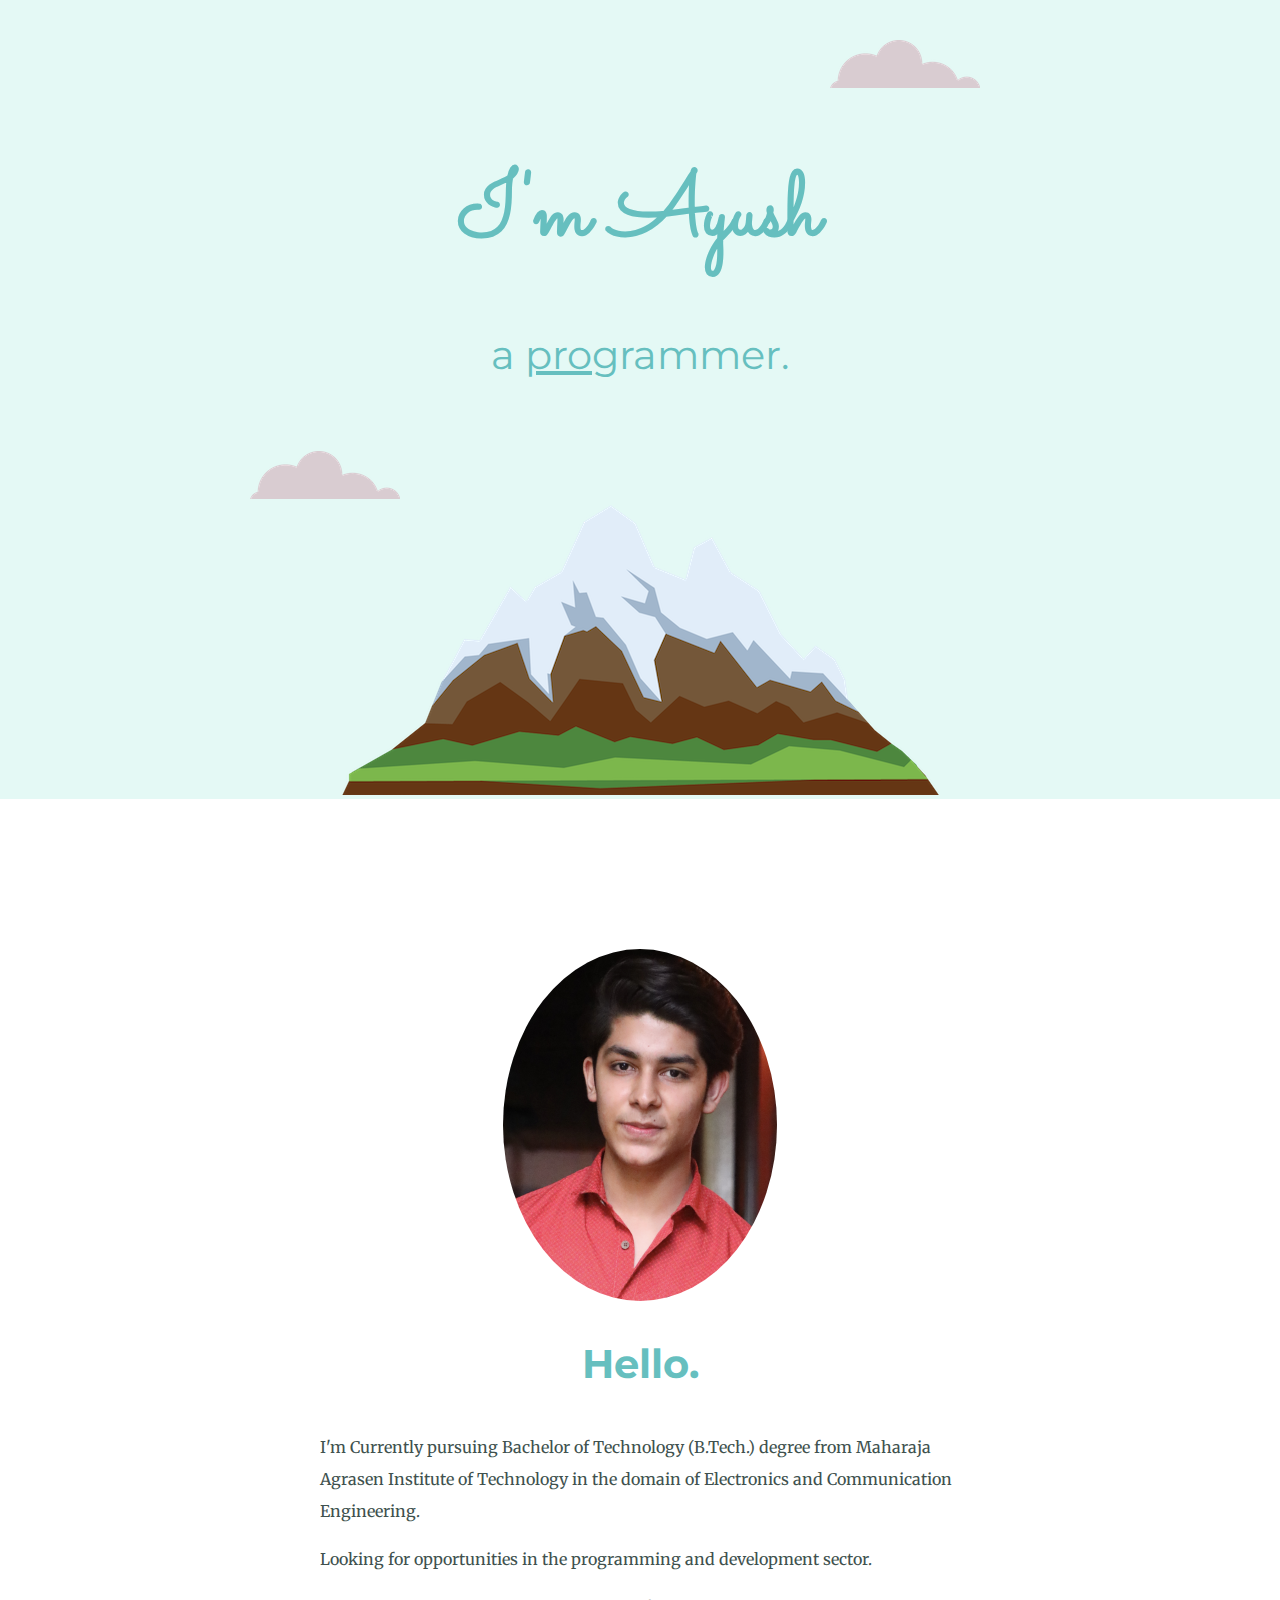
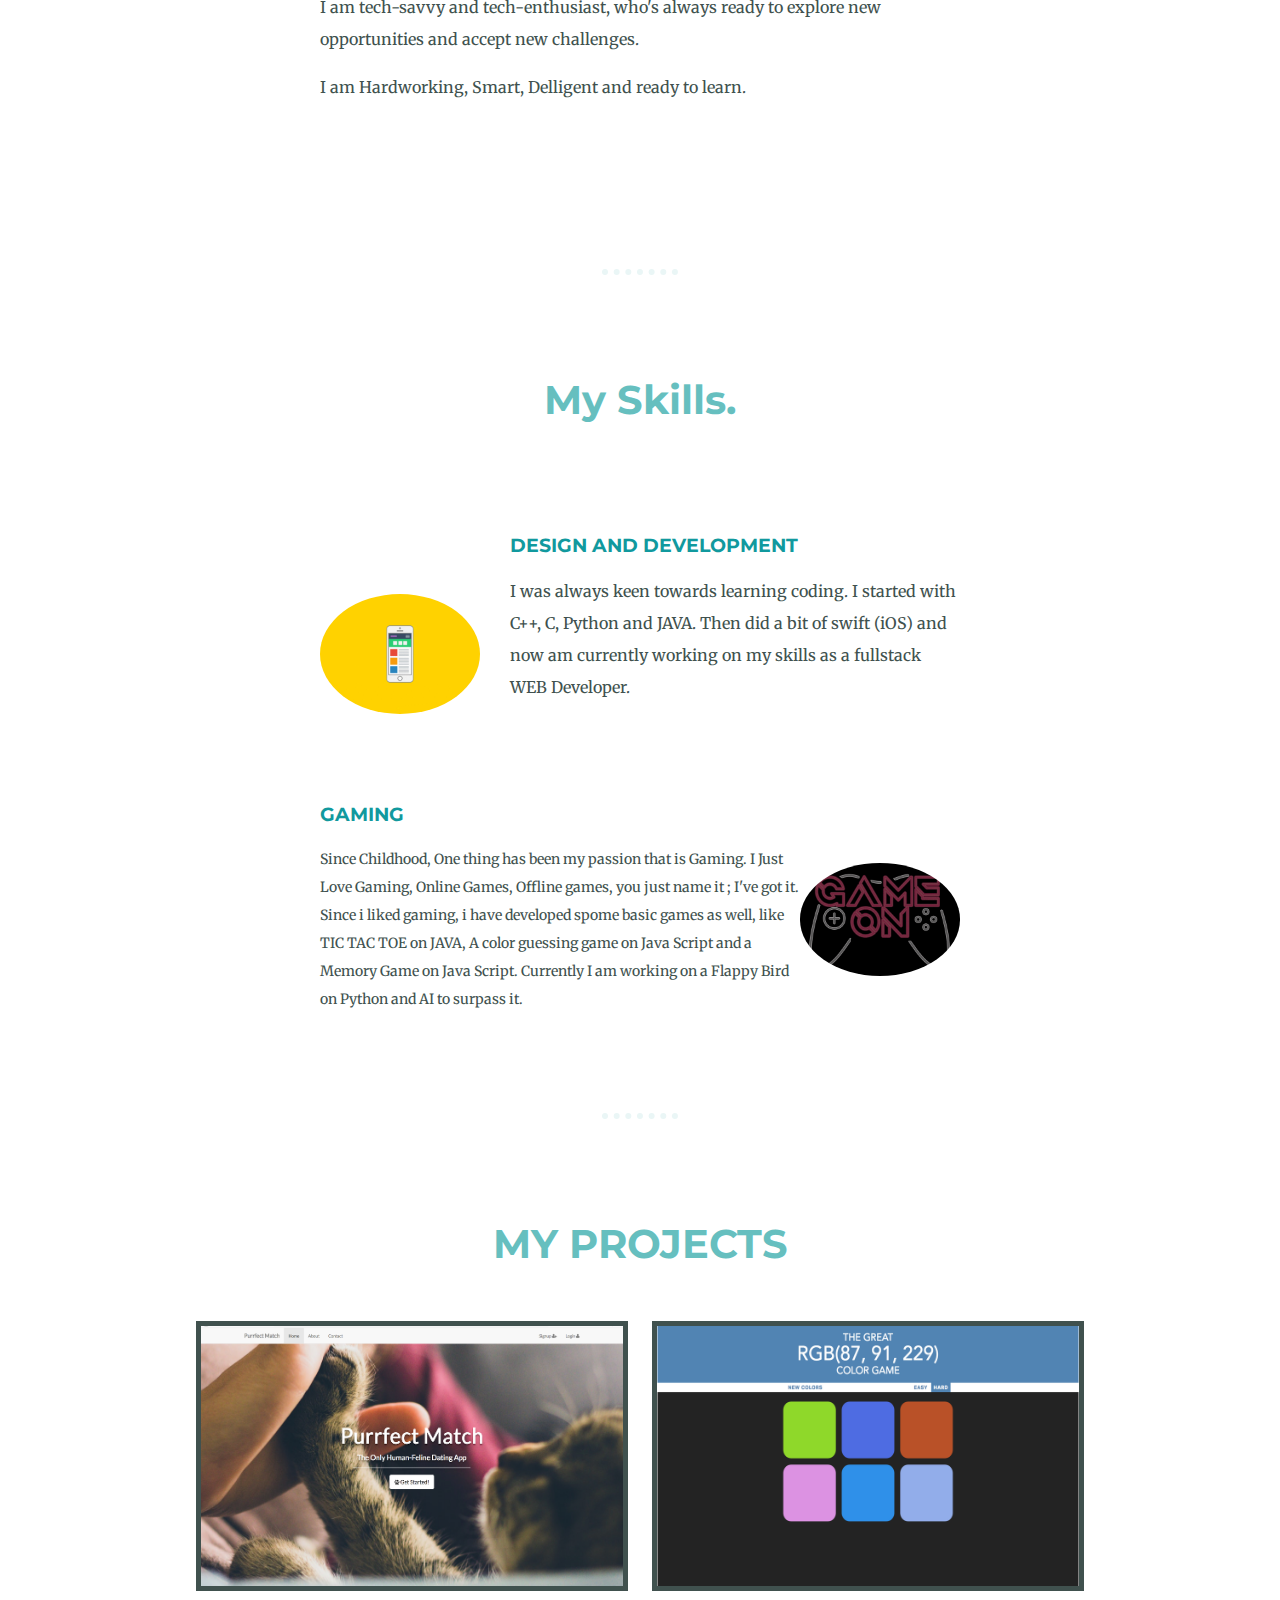
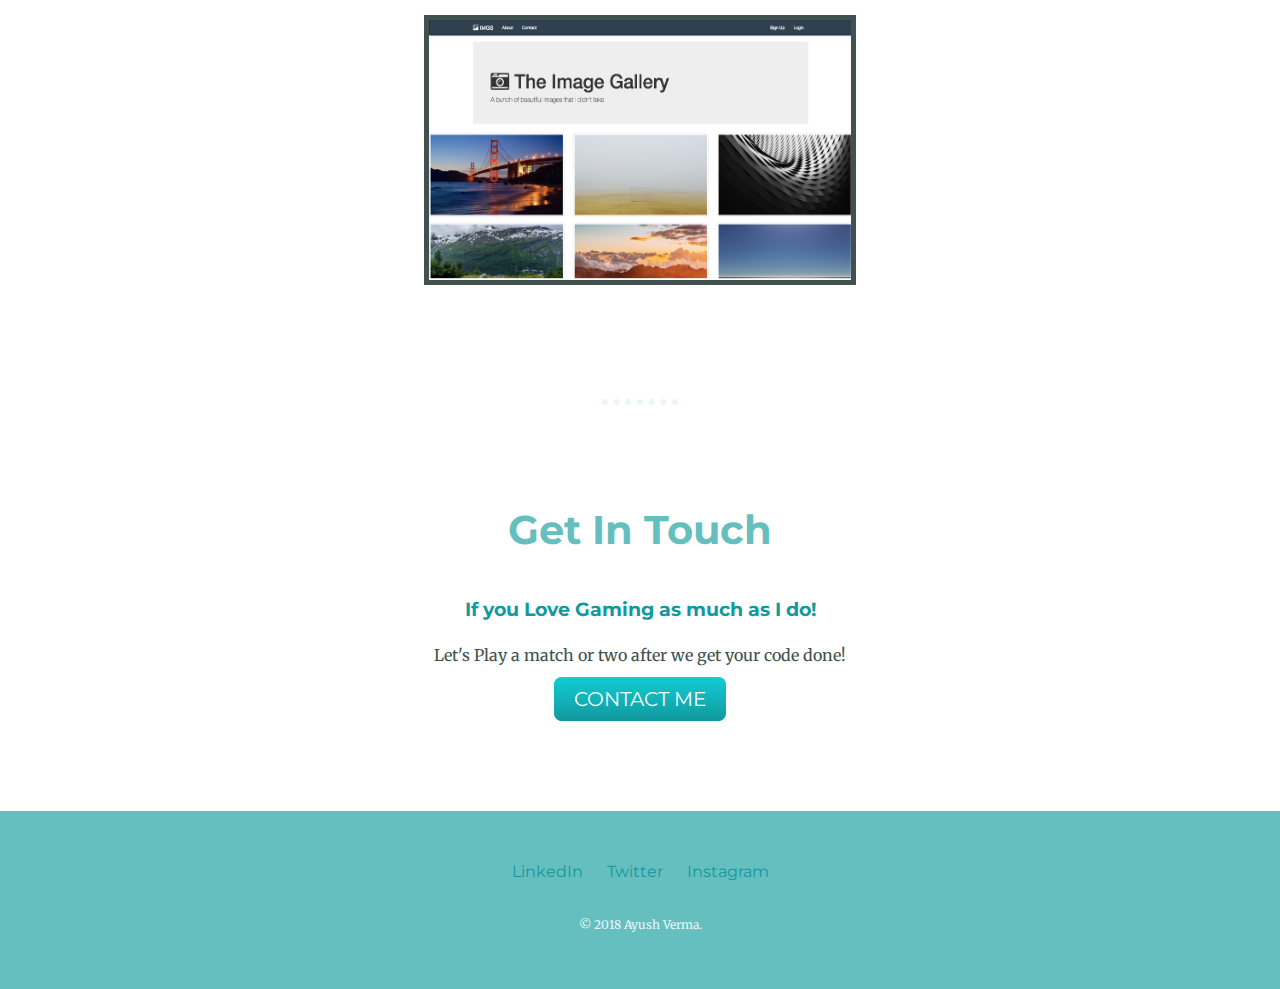
==== index.html @ 40d40738 "Add files via upload" ====
<!DOCTYPE html>
<html lang="en" dir="ltr">
  <head>
    <meta charset="utf-8">
    <title>Ayush Resume Website</title>
    <link rel="stylesheet" href="style.css">
    <link rel="icon" href="favicon.ico">
    <link href="https://fonts.googleapis.com/css?family=Merriweather|Montserrat|Sacramento&display=swap" rel="stylesheet">
  </head>
  <body>
  <div class="top-container">
  <img class="top-cloud" src="cloud.png" alt="cloud-img">
  <h1>I'm Ayush</h1>
  <h2 id="pro">a <span class="pro">pro</span>grammer.</h2>
  <img class="bottom-cloud" src="cloud.png" alt="cloud-img">
  <img src="mountain.png" alt="mountain-img">
  </div>
  <div class="middle-container">
    <div class="profile">
      <img class="profilepic" src="ayush.png" alt="profile-pic">
      <h2>Hello.</h2>
      <div class="intro">
        <p> I'm Currently pursuing Bachelor of Technology (B.Tech.) degree from Maharaja Agrasen Institute of Technology in the domain of Electronics and Communication Engineering.</p>
        <p> Looking for opportunities in the programming and development sector.</p>
        <p> I am tech-savvy and tech-enthusiast, who's always ready to explore new opportunities and accept new challenges.</p>
        <p> I am Hardworking, Smart, Delligent and ready to learn. </p>

      </div>


    </div>

    <hr>
    <div class="skills">

      <h2>My Skills.</h2>

      <div class="skill-row">

        <img class="skillimg" src="giphy1.gif" alt="">
        <h3>DESIGN AND DEVELOPMENT</h3>
        <p>I was always keen towards learning coding. I started with C++, C, Python and JAVA. Then did a bit of swift (iOS) and now am currently working on my skills as a fullstack WEB Developer.</p>
      </div>

      <div class="skill-row">
        <img class="skillimg2" src="giphy3.gif" alt="">
        <h3>GAMING</h3>
        <p class="gamingdes">Since Childhood, One thing has been my passion that is Gaming. I Just Love Gaming, Online Games, Offline games, you just name it ; I've got it. Since i liked gaming, i have developed spome basic games as well, like TIC TAC TOE on JAVA, A color guessing game on Java Script and a Memory Game on Java Script. Currently I am working on a Flappy Bird on Python and AI to surpass it.</p>
      </div>


        <!-- <h3>EDUCATION</h3>
        <p>CLASS X - DPS MATHURA ROAD</p>
        <p>CLASS XII - DPS MATHURA ROAD</p>
        <h3>EXPERIENCE</h3>
        <p>Intern - RITES</p> -->

    </div>
<hr>
    <div class="Experience">
      <h2>MY PROJECTS</h2>
      <img class = "project" src="dating.png" alt="Dating Site">
      <img class = "project" src="color.png" alt="Color Guesser Game">
      <img class = "project" src="blog.png" alt="Phot Blog Website">
    </div>

    <hr>
    <div class="contact-me">
      <h2>Get In Touch</h2>
      <h3>If you Love Gaming as much as I do!</h3>
      <p>Let's Play a match or two after we get your code done!</p>
      <a class="btn" href="mailto:vayush223@gmail.com">CONTACT ME</a>
    </div>
  </div>

  <div class="bottom-container">
    <a class="footer-link" href="https://www.linkedin.com/meayushverma">LinkedIn</a>
    <a class="footer-link" href="https://twitter.com/">Twitter</a>
    <a class="footer-link" href="https://Instagram.com/meayushverma">Instagram</a>
    <p class="copyright">© 2018 Ayush Verma.</p>
  </div>



  </body>
</html>
---- style.css ----
body{
margin:0;
text-align: center;
font-family: 'Merriweather', serif;
color: #40514E;
}

h1{
margin: 50px auto 0 auto;
font-family: 'Sacramento', cursive;
font-size: 5.625rem;
color: #66BFBF;
}

h2{
  font-family: 'Montserrat', sans-serif;
  font-size: 2.5rem;
  color: #66BFBF;
  padding-bottom: 10px;
}

h3{

  font-family: 'Montserrat', sans-serif;
  color: #11999E;
}

p{
  line-height: 2;
}


a{
  color: #11999E;
  font-family: 'Montserrat', sans-serif;
  text-decoration: none;
  margin: 40px 10px;

}

a:hover{

  color: #EAF6F6;
}


hr{

border-style: none;
border-top-style: dotted;
border-color: #EAF6F6;
border-width: 6px;
width: 6%;
margin: 100px auto;
}

.bottom-container{

  background-color: #66BFBF;
  padding: 50px 0 20px;

}

.bottom-cloud{
  position: absolute;
  left: 250px;
  bottom: 300px;

}

.btn{
  background: #11cdd4;
  background-image: -webkit-linear-gradient(top, #11cdd4, #11999e);
  background-image: -moz-linear-gradient(top, #11cdd4, #11999e);
  background-image: -ms-linear-gradient(top, #11cdd4, #11999e);
  background-image: -o-linear-gradient(top, #11cdd4, #11999e);
  background-image: linear-gradient(to bottom, #11cdd4, #11999e);
  -webkit-border-radius: 8;
  -moz-border-radius: 8;
  border-radius: 8px;
  font-family: 'Montserrat', sans-serif;
  color: #ffffff;
  font-size: 20px;
  padding: 10px 20px 10px 20px;
  text-decoration: none;
}

.btn:hover {
  background: #30e3cb;
  background-image: -webkit-linear-gradient(top, #30e3cb, #2bc4ad);
  background-image: -moz-linear-gradient(top, #30e3cb, #2bc4ad);
  background-image: -ms-linear-gradient(top, #30e3cb, #2bc4ad);
  background-image: -o-linear-gradient(top, #30e3cb, #2bc4ad);
  background-image: linear-gradient(to bottom, #30e3cb, #2bc4ad);
  text-decoration: none;
}

.contact-me{

  margin: 40px auto 60px;
  width: 40%;
}


.copyright{

  font-size: 0.75rem;
  color: #EAF6F6;
  padding: 20px 0px;
}

.Experience{

  margin: 100px auto 100px auto;
}


.gamingdes{
  font-size: 14px;
}

.intro{
  text-align: left;
  width = 50%;
  margin: auto;
}


.middle-container{
  margin: 100px 0;
}


.profilepic{
border-radius: 100%;

}

.profile{
  width:50%;
  margin: auto;
  padding: 50px;
}

.pro{
  text-decoration: underline;
}


.project{

  display: inline;
  width: 33%;
  margin: 10px 10px 10px 10px;
  border: 5px solid;
  height: 260px;

}
#pro{
font-weight: normal;
line-height: 2;

}

.skill-row{
width: 50%;
margin: 100px auto 100px auto;
text-align: left;


}

.skillimg{
  border-radius: 200%;
  width:25%;
  float:left;
  margin-right: 30px;
  margin-top: 60px;
}

.skillimg2{
  border-radius: 100%;
  float: right;
  width: 25%;
  margin-top: 60px;

}

.top-container{
  position: relative;
  background-color: #E4F9F5;
  padding-top: 100px;

}


.top-cloud{
  position: absolute;
  right: 300px;
  top: 40px;

}
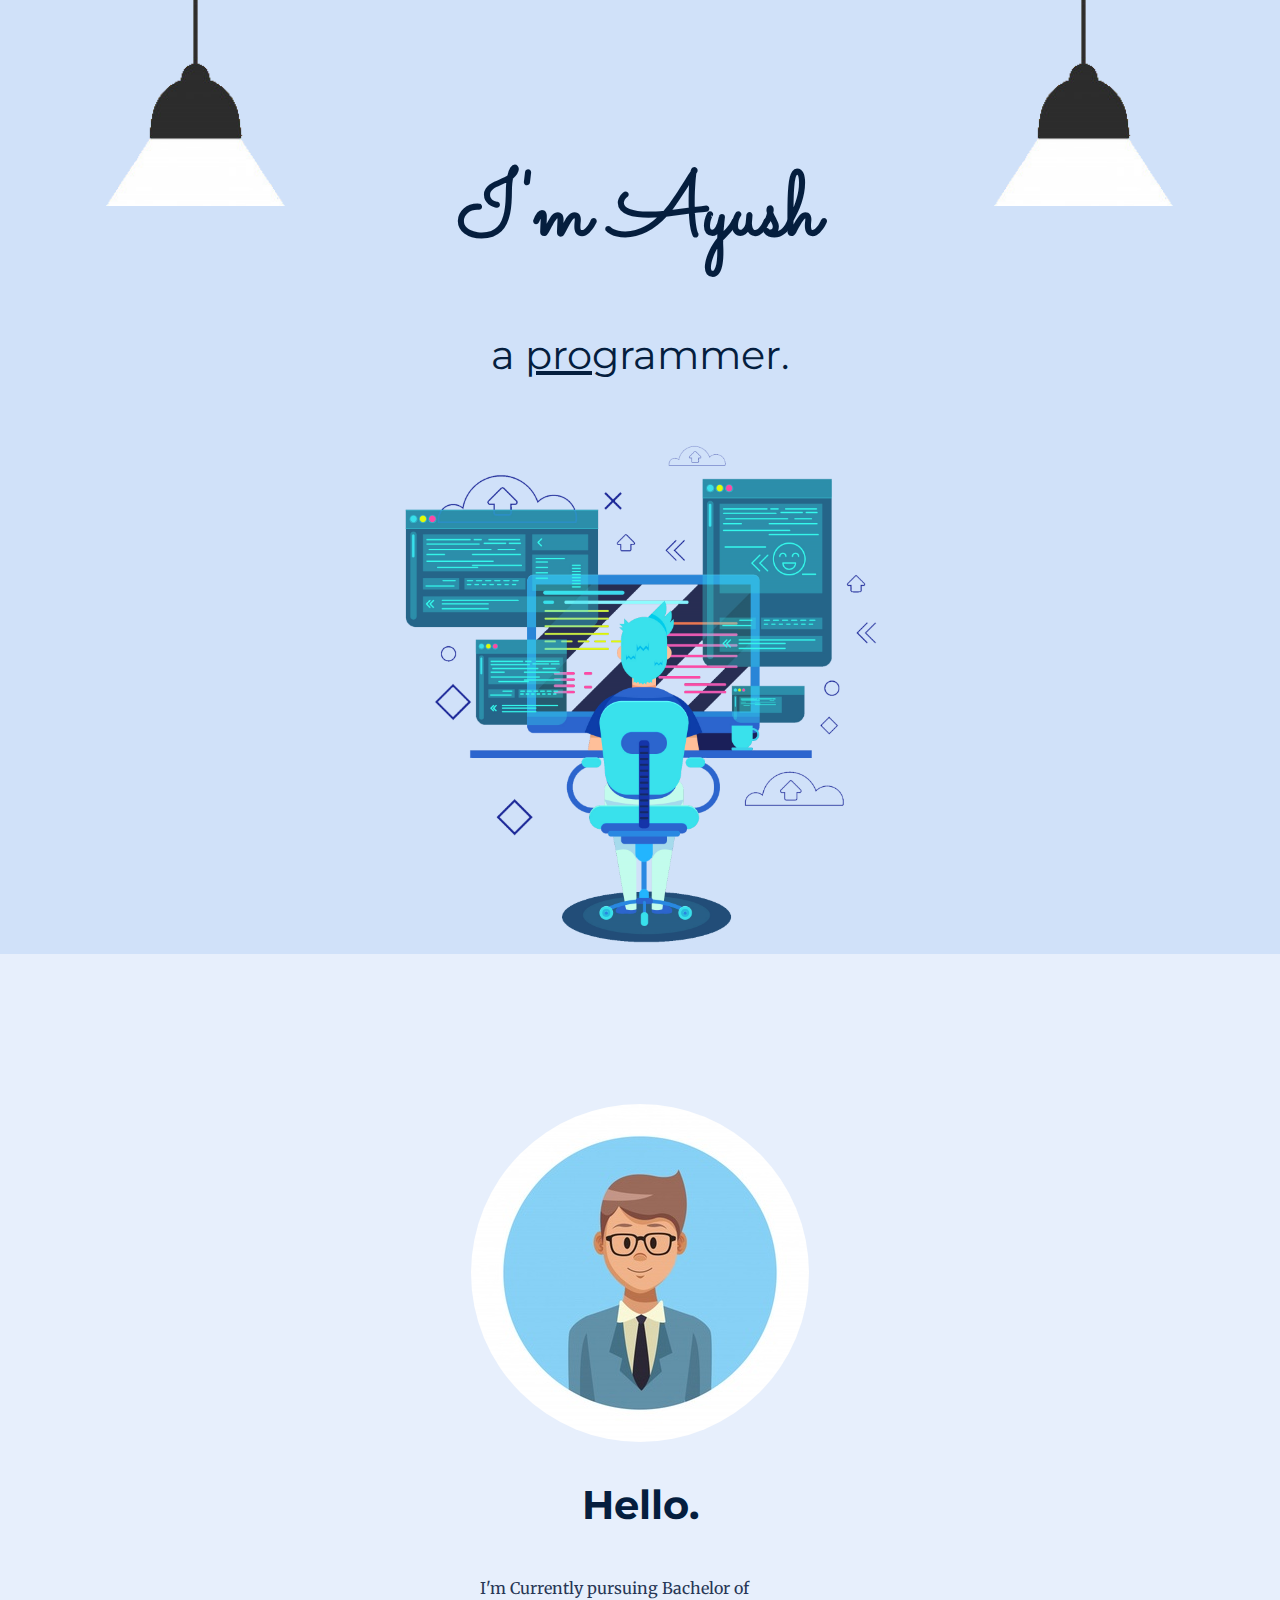
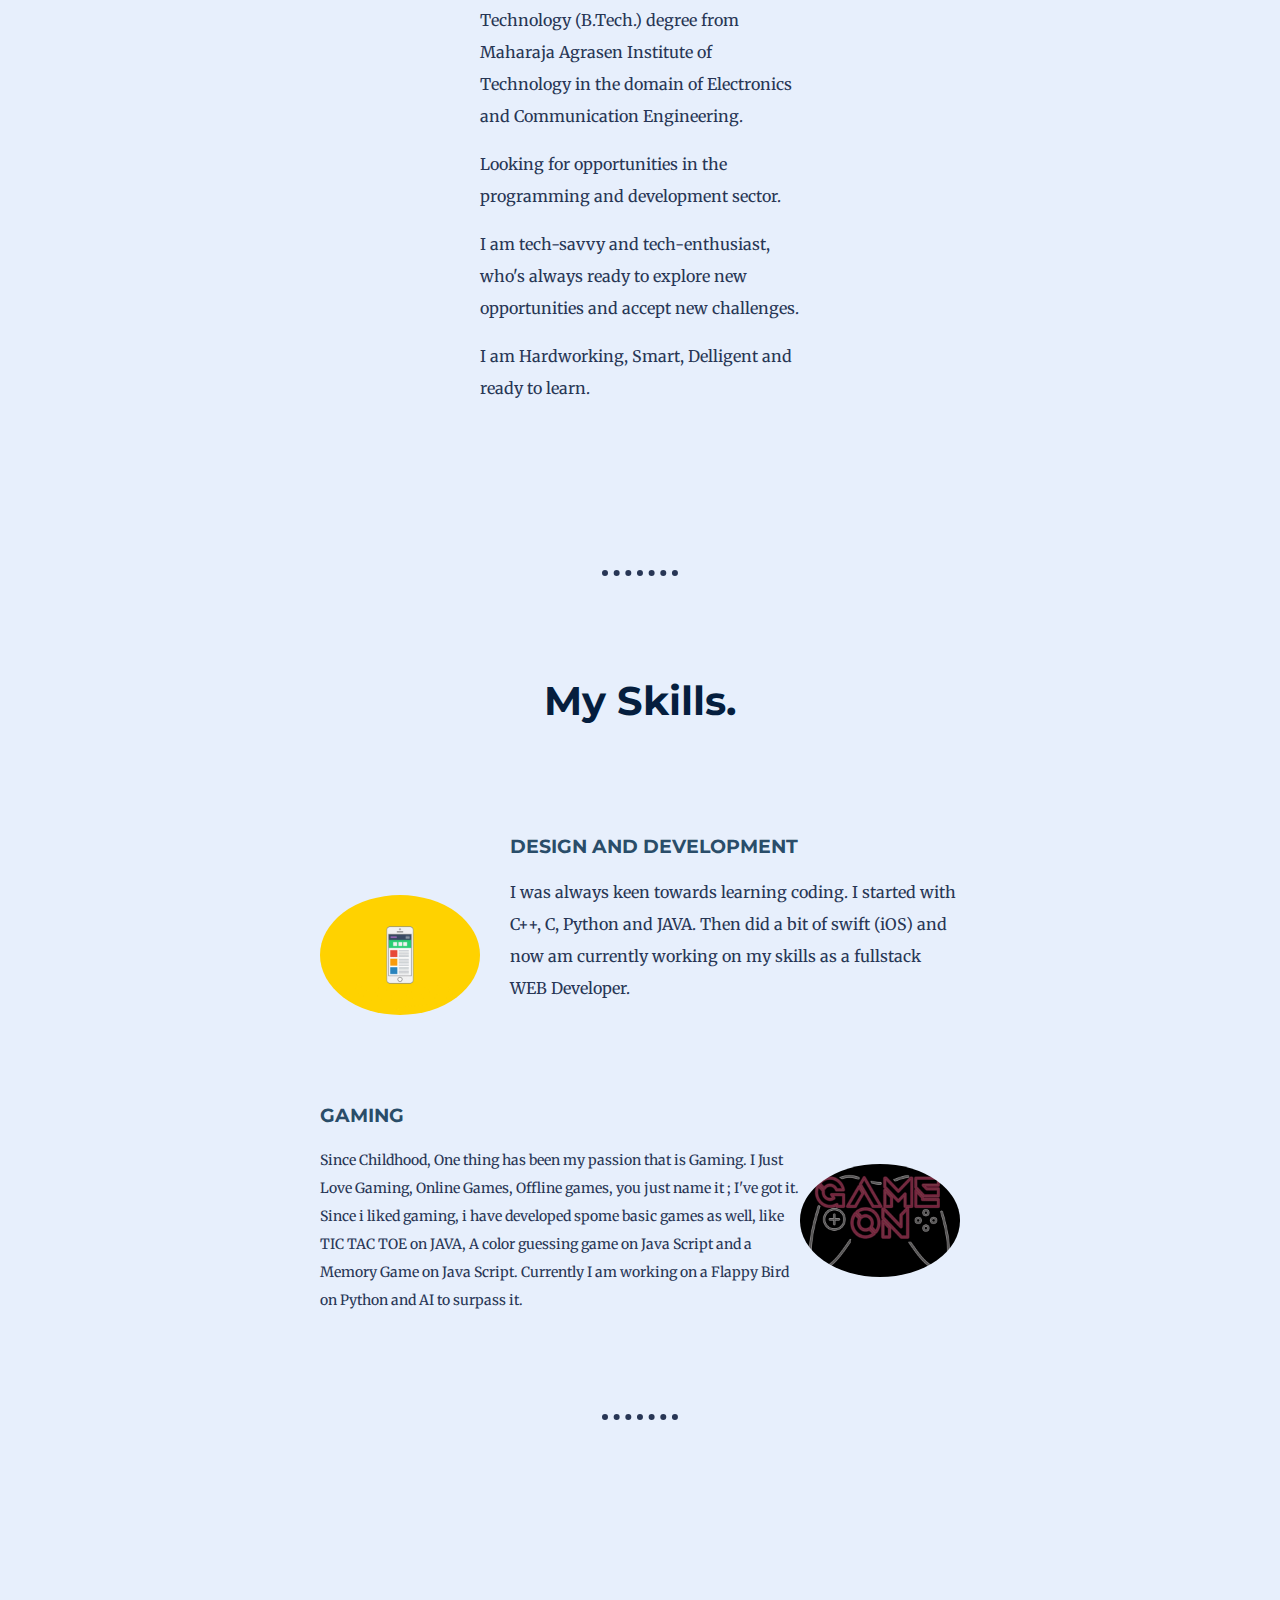
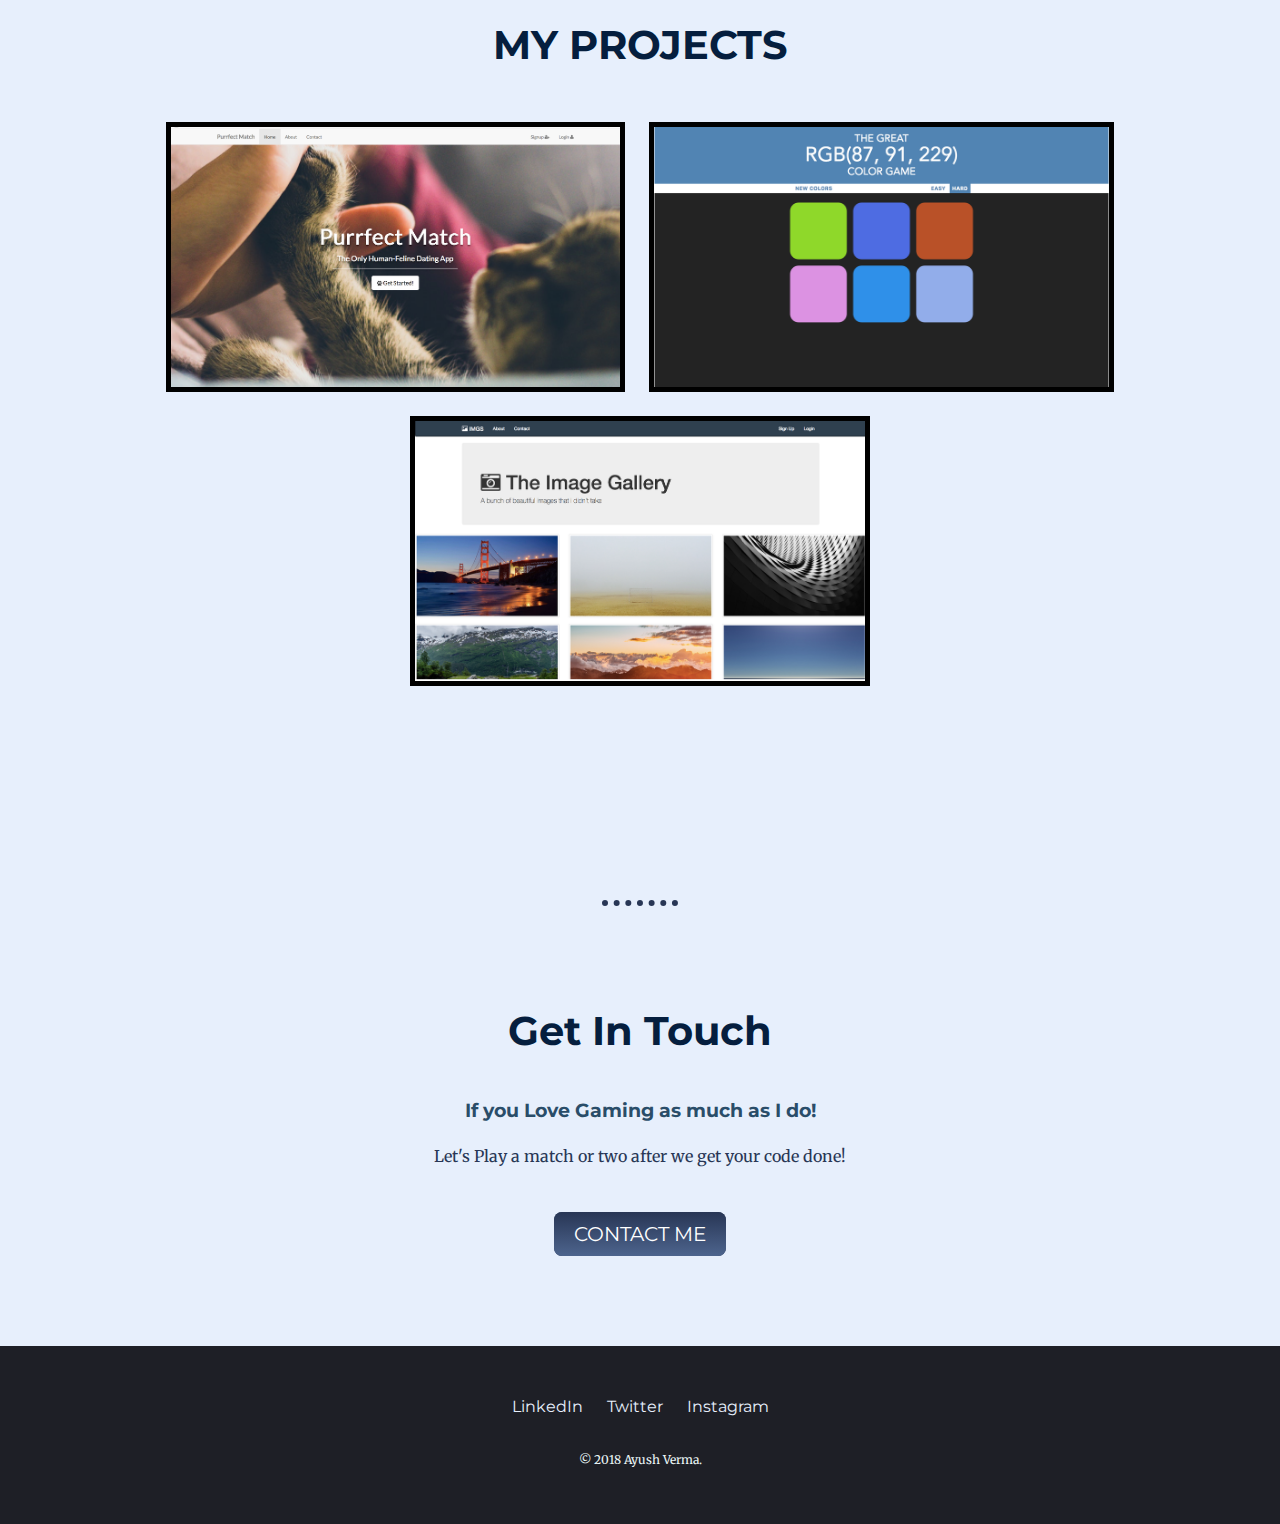
==== commit 44ddc4cb: "Add files via upload" ====
--- a/index.html
+++ b/index.html
@@ -9,15 +9,15 @@
   </head>
   <body>
   <div class="top-container">
-  <img class="top-cloud" src="cloud.png" alt="cloud-img">
+  <img class="top-cloud" src="lamp1.png" alt="cloud-img">
   <h1>I'm Ayush</h1>
   <h2 id="pro">a <span class="pro">pro</span>grammer.</h2>
-  <img class="bottom-cloud" src="cloud.png" alt="cloud-img">
-  <img src="mountain.png" alt="mountain-img">
+  <img class="bottom-cloud" src="lamp1.png" alt="cloud-img">
+  <img class="abc" src="personcoding.png" alt="mountain-img">
   </div>
   <div class="middle-container">
     <div class="profile">
-      <img class="profilepic" src="ayush.png" alt="profile-pic">
+      <img class="profilepic" src="ayu.png" alt="profile-pic">
       <h2>Hello.</h2>
       <div class="intro">
         <p> I'm Currently pursuing Bachelor of Technology (B.Tech.) degree from Maharaja Agrasen Institute of Technology in the domain of Electronics and Communication Engineering.</p>
@@ -28,10 +28,12 @@
       </div>
 
 
-    </div>
 
-    <hr>
-    <div class="skills">
+
+
+      </div>
+      <hr>
+      <div class="skills">
 
       <h2>My Skills.</h2>
 
@@ -48,27 +50,28 @@
         <p class="gamingdes">Since Childhood, One thing has been my passion that is Gaming. I Just Love Gaming, Online Games, Offline games, you just name it ; I've got it. Since i liked gaming, i have developed spome basic games as well, like TIC TAC TOE on JAVA, A color guessing game on Java Script and a Memory Game on Java Script. Currently I am working on a Flappy Bird on Python and AI to surpass it.</p>
       </div>
 
-
+    </div>
         <!-- <h3>EDUCATION</h3>
         <p>CLASS X - DPS MATHURA ROAD</p>
         <p>CLASS XII - DPS MATHURA ROAD</p>
         <h3>EXPERIENCE</h3>
         <p>Intern - RITES</p> -->
 
-    </div>
-<hr>
+
+        <hr>
     <div class="Experience">
       <h2>MY PROJECTS</h2>
       <img class = "project" src="dating.png" alt="Dating Site">
       <img class = "project" src="color.png" alt="Color Guesser Game">
-      <img class = "project" src="blog.png" alt="Phot Blog Website">
+      <img class = "project" src="blog.png" alt="Photo Blog Website">
+
     </div>
+      <hr>
 
-    <hr>
     <div class="contact-me">
       <h2>Get In Touch</h2>
       <h3>If you Love Gaming as much as I do!</h3>
-      <p>Let's Play a match or two after we get your code done!</p>
+      <p id="down">Let's Play a match or two after we get your code done!</p>
       <a class="btn" href="mailto:vayush223@gmail.com">CONTACT ME</a>
     </div>
   </div>
--- a/style.css
+++ b/style.css
@@ -2,36 +2,38 @@
 margin:0;
 text-align: center;
 font-family: 'Merriweather', serif;
-color: #40514E;
+background-color: #E7EFFC;
 }
 
 h1{
 margin: 50px auto 0 auto;
 font-family: 'Sacramento', cursive;
 font-size: 5.625rem;
-color: #66BFBF;
+color: #051E3E;
 }
 
 h2{
   font-family: 'Montserrat', sans-serif;
   font-size: 2.5rem;
-  color: #66BFBF;
+  color: #051E3E;
   padding-bottom: 10px;
 }
 
 h3{
 
   font-family: 'Montserrat', sans-serif;
-  color: #11999E;
+  color: #2A4D69;
 }
 
 p{
   line-height: 2;
+  color: #283655;
+
 }
 
 
 a{
-  color: #11999E;
+  color: #E7EFFC;
   font-family: 'Montserrat', sans-serif;
   text-decoration: none;
   margin: 40px 10px;
@@ -40,41 +42,45 @@
 
 a:hover{
 
-  color: #EAF6F6;
-}
-
+  color: #E7EFFC;
+}
 
 hr{
 
 border-style: none;
 border-top-style: dotted;
-border-color: #EAF6F6;
+border-color: #283655;
 border-width: 6px;
 width: 6%;
 margin: 100px auto;
 }
 
+.abc{
+width: 40%;
+}
+
 .bottom-container{
 
-  background-color: #66BFBF;
+  background-color: #1E1F26;
   padding: 50px 0 20px;
 
 }
 
 .bottom-cloud{
   position: absolute;
-  left: 250px;
-  bottom: 300px;
+  left: 100px;
+  top: 0;
+  width: 15%;
 
 }
 
 .btn{
-  background: #11cdd4;
-  background-image: -webkit-linear-gradient(top, #11cdd4, #11999e);
-  background-image: -moz-linear-gradient(top, #11cdd4, #11999e);
-  background-image: -ms-linear-gradient(top, #11cdd4, #11999e);
-  background-image: -o-linear-gradient(top, #11cdd4, #11999e);
-  background-image: linear-gradient(to bottom, #11cdd4, #11999e);
+  background: #283655;
+  background-image: -webkit-linear-gradient(top, #283655, #4D648D);
+  background-image: -moz-linear-gradient(top, #283655, #4D648D);
+  background-image: -ms-linear-gradient(top, #283655, #4D648D);
+  background-image: -o-linear-gradient(top, #283655, #4D648D);
+  background-image: linear-gradient(to bottom, #283655, #4D648D);
   -webkit-border-radius: 8;
   -moz-border-radius: 8;
   border-radius: 8px;
@@ -87,11 +93,11 @@
 
 .btn:hover {
   background: #30e3cb;
-  background-image: -webkit-linear-gradient(top, #30e3cb, #2bc4ad);
-  background-image: -moz-linear-gradient(top, #30e3cb, #2bc4ad);
-  background-image: -ms-linear-gradient(top, #30e3cb, #2bc4ad);
-  background-image: -o-linear-gradient(top, #30e3cb, #2bc4ad);
-  background-image: linear-gradient(to bottom, #30e3cb, #2bc4ad);
+  background-image: -webkit-linear-gradient(top, #1E1F26, #FFFFFF);
+  background-image: -moz-linear-gradient(top, #1E1F26, #FFFFFF);
+  background-image: -ms-linear-gradient(top, #1E1F26, #FFFFFF);
+  background-image: -o-linear-gradient(top, #1E1F26, #FFFFFF);
+  background-image: linear-gradient(to bottom, #1E1F26, #FFFFFF);
   text-decoration: none;
 }
 
@@ -109,9 +115,15 @@
   padding: 20px 0px;
 }
 
+#down{
+
+  margin-bottom: 50px;
+}
+
 .Experience{
 
-  margin: 100px auto 100px auto;
+  margin: 200px auto 200px auto;
+
 }
 
 
@@ -121,13 +133,14 @@
 
 .intro{
   text-align: left;
-  width = 50%;
+  width : 50%;
   margin: auto;
 }
 
 
 .middle-container{
   margin: 100px 0;
+  background-color: #E7EFFC;
 }
 
 
@@ -140,6 +153,7 @@
   width:50%;
   margin: auto;
   padding: 50px;
+
 }
 
 .pro{
@@ -150,12 +164,13 @@
 .project{
 
   display: inline;
-  width: 33%;
+
   margin: 10px 10px 10px 10px;
   border: 5px solid;
-  height: 260px;
-
-}
+  height: 16.25rem;
+
+}
+
 #pro{
 font-weight: normal;
 line-height: 2;
@@ -166,8 +181,6 @@
 width: 50%;
 margin: 100px auto 100px auto;
 text-align: left;
-
-
 }
 
 .skillimg{
@@ -188,7 +201,7 @@
 
 .top-container{
   position: relative;
-  background-color: #E4F9F5;
+  background-color: #D0E1F9;
   padding-top: 100px;
 
 }
@@ -196,7 +209,8 @@
 
 .top-cloud{
   position: absolute;
-  right: 300px;
-  top: 40px;
-
-}
+  right: 100px;
+  top: 0px;
+  width: 15%;
+
+}
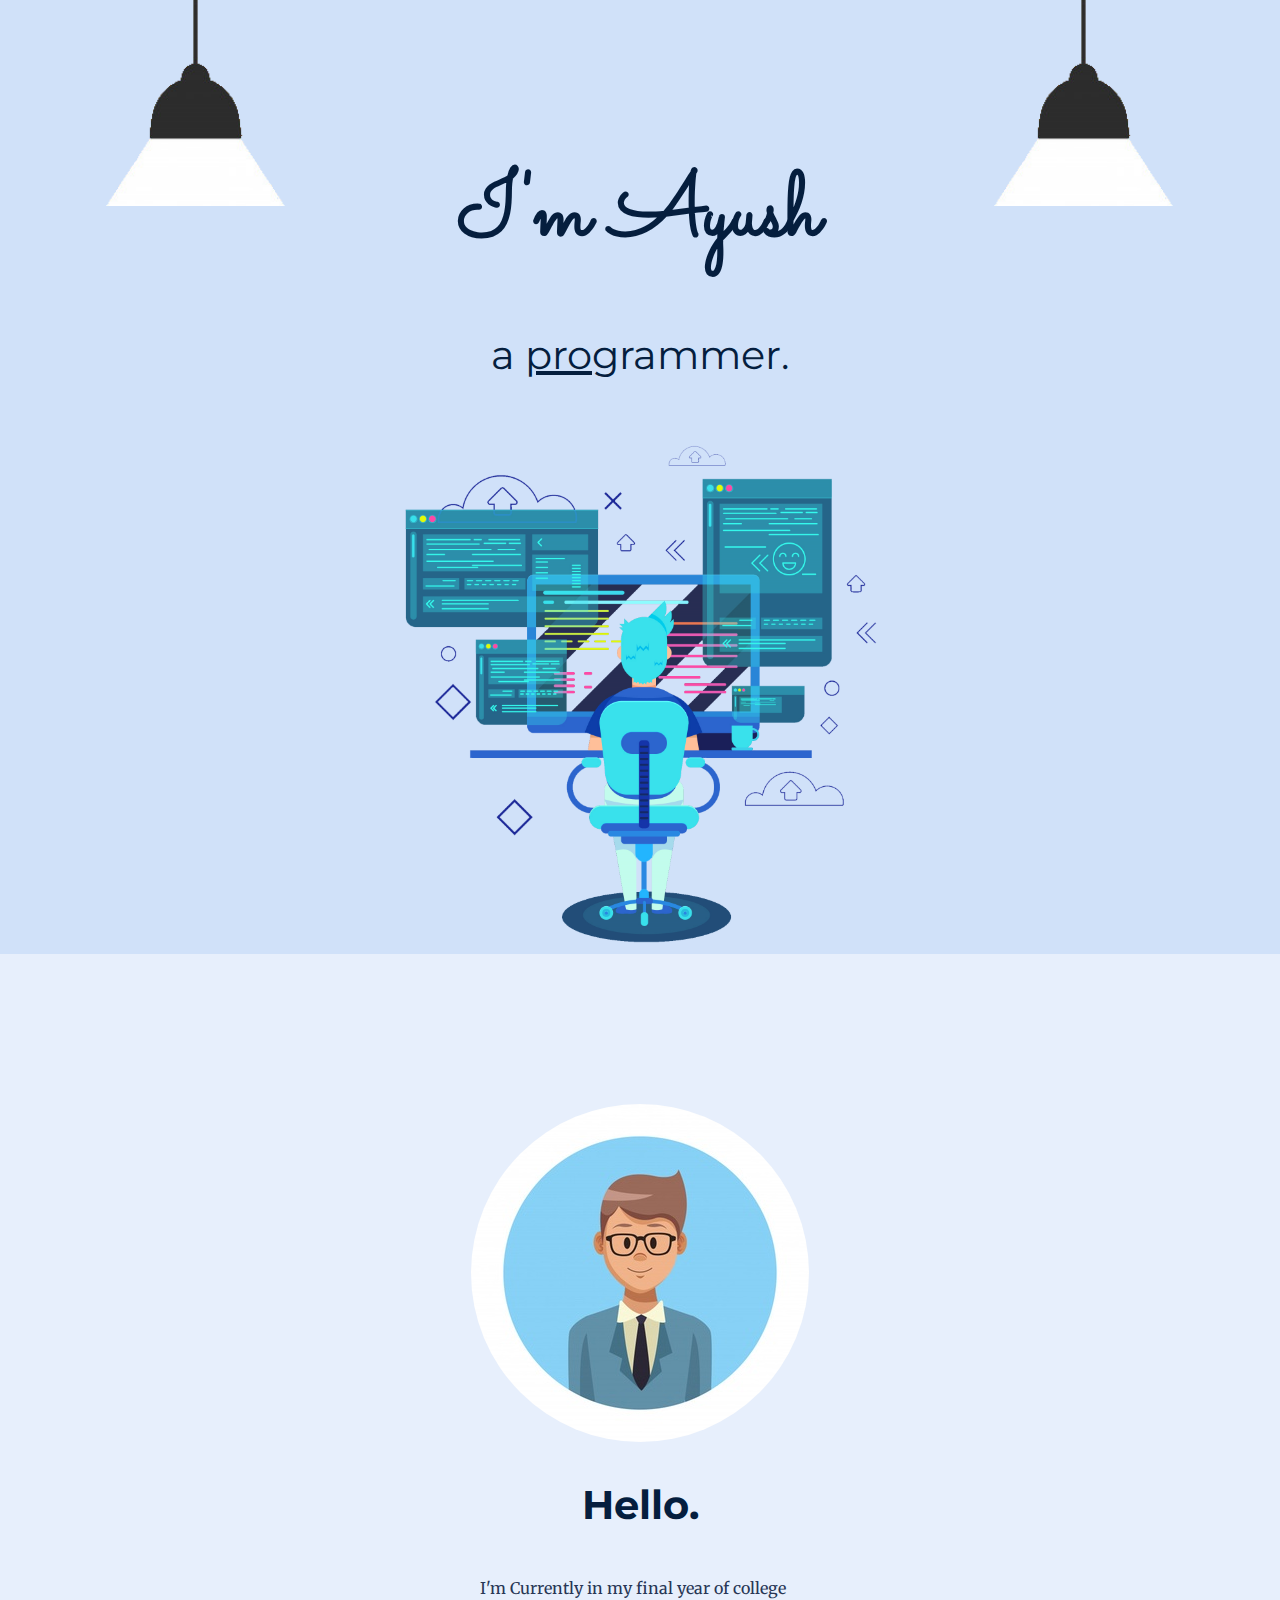
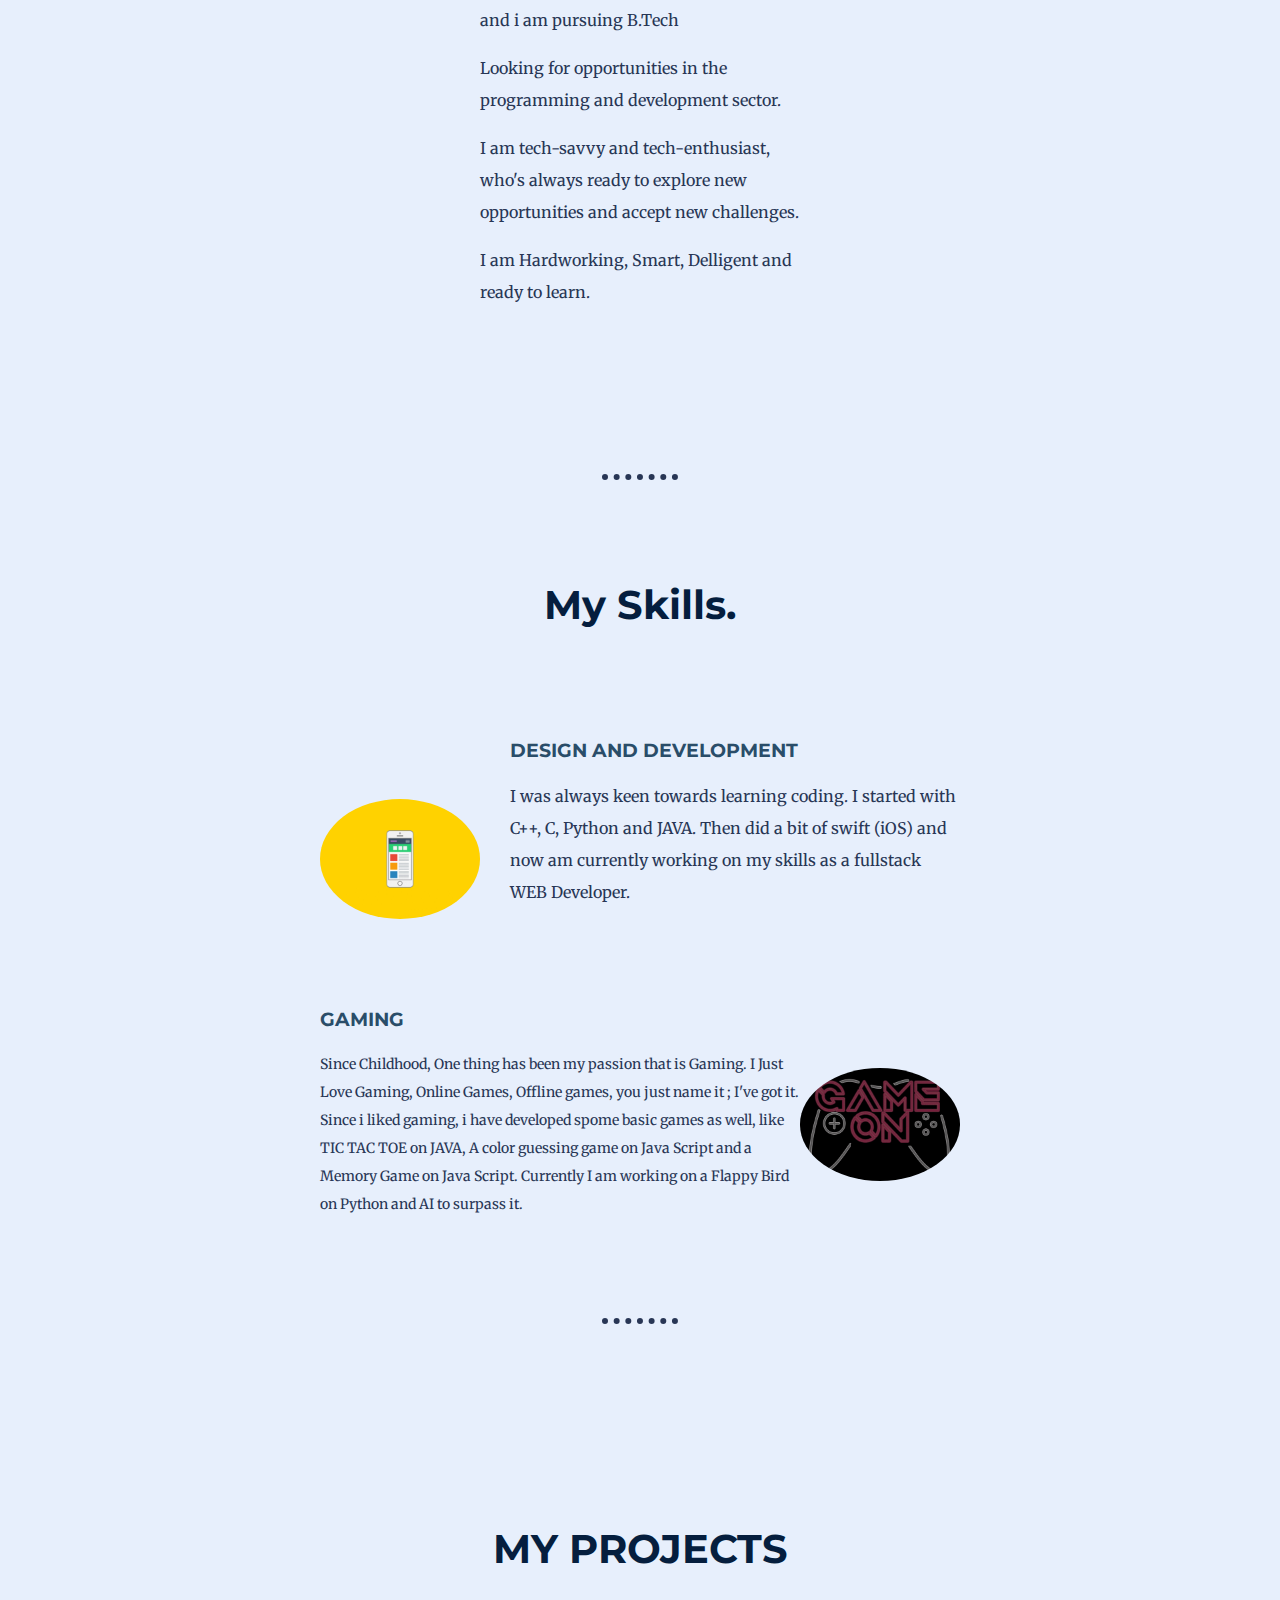
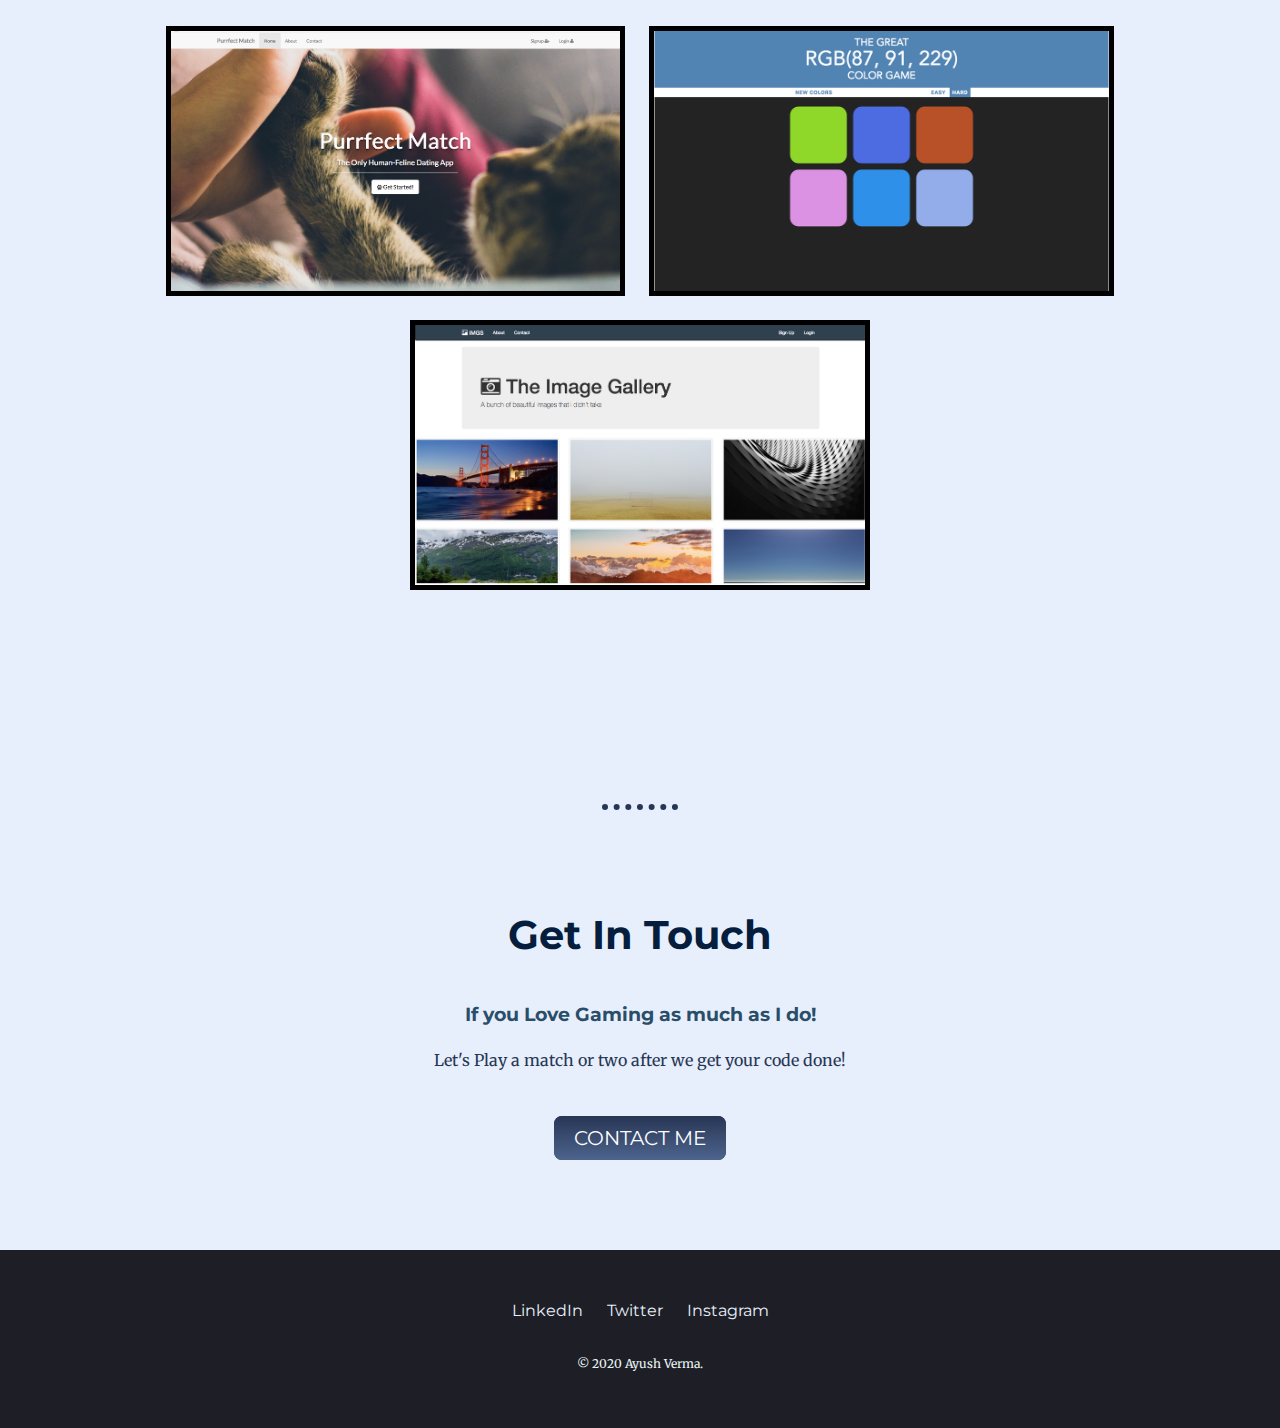
==== commit 8194ffb8: "Update index.html" ====
--- a/index.html
+++ b/index.html
@@ -20,7 +20,7 @@
       <img class="profilepic" src="ayu.png" alt="profile-pic">
       <h2>Hello.</h2>
       <div class="intro">
-        <p> I'm Currently pursuing Bachelor of Technology (B.Tech.) degree from Maharaja Agrasen Institute of Technology in the domain of Electronics and Communication Engineering.</p>
+        <p> I'm Currently in my final year of college and i am pursuing B.Tech </p>
         <p> Looking for opportunities in the programming and development sector.</p>
         <p> I am tech-savvy and tech-enthusiast, who's always ready to explore new opportunities and accept new challenges.</p>
         <p> I am Hardworking, Smart, Delligent and ready to learn. </p>
@@ -51,11 +51,7 @@
       </div>
 
     </div>
-        <!-- <h3>EDUCATION</h3>
-        <p>CLASS X - DPS MATHURA ROAD</p>
-        <p>CLASS XII - DPS MATHURA ROAD</p>
-        <h3>EXPERIENCE</h3>
-        <p>Intern - RITES</p> -->
+        
 
 
         <hr>
@@ -80,7 +76,7 @@
     <a class="footer-link" href="https://www.linkedin.com/meayushverma">LinkedIn</a>
     <a class="footer-link" href="https://twitter.com/">Twitter</a>
     <a class="footer-link" href="https://Instagram.com/meayushverma">Instagram</a>
-    <p class="copyright">© 2018 Ayush Verma.</p>
+    <p class="copyright">© 2020 Ayush Verma.</p>
   </div>
 
 
